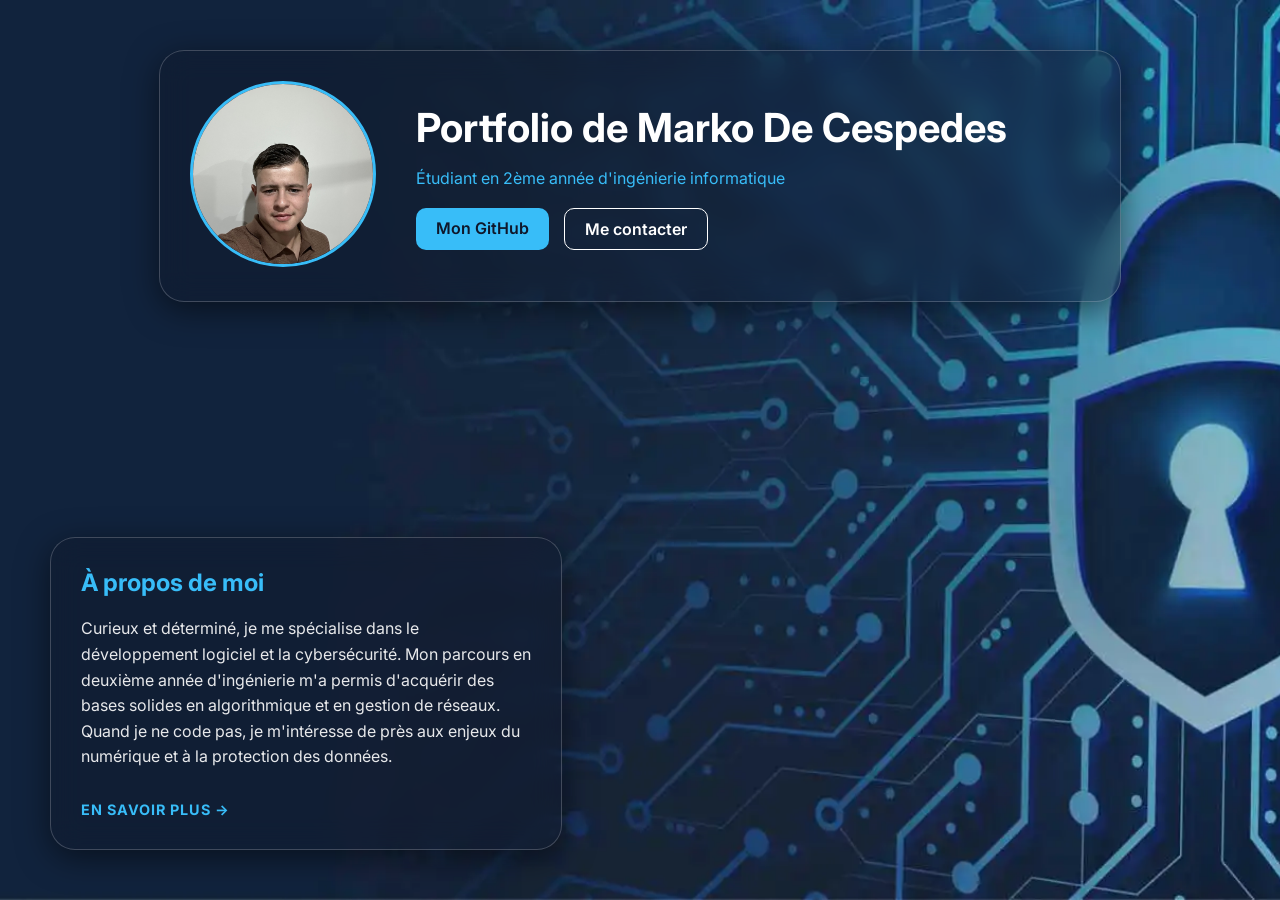
==== index.html @ b23733d5 "commencement de la page d'acceuil et la page parcours" ====
<!DOCTYPE html>
<html lang="fr">
<head>
    <meta charset="UTF-8">
    <meta name="viewport" content="width=device-width, initial-scale=1.0">
    <title>Marko | Portfolio</title>
    <link rel="stylesheet" href="CSS/style.css">
    <link href="https://fonts.googleapis.com/css2?family=Inter:wght@400;700&display=swap" rel="stylesheet">
</head>
<body>

    <div class="page-wrapper">
        <div class="glass-card profile-card">
            <div class="main-layout">
                <div class="photo-column">
                    <img src="IMAGE/IMG_2701.jpg" alt="Photo de Marko" class="profile-img">
                </div>
                <div class="text-column">
                    <h1 class="welcome-text">Portfolio de Marko De Cespedes</h1>
                    <p class="tagline">Étudiant en 2ème année d'ingénierie informatique</p>
                    <div class="links">
                        <a href="https://github.com/ushmarko-ui" target="_blank" class="btn btn-primary">Mon GitHub</a>
                        <a href="mailto:ton-email@exemple.com" class="btn btn-secondary">Me contacter</a>
                    </div>
                </div>
            </div>
        </div>

        <div class="glass-card about-card">
            <h2>À propos de moi</h2>
            <p>Curieux et déterminé, je me spécialise dans le développement logiciel et la cybersécurité. Mon parcours en deuxième année d'ingénierie m'a permis d'acquérir des bases solides en algorithmique et en gestion de réseaux. Quand je ne code pas, je m'intéresse de près aux enjeux du numérique et à la protection des données.</p>
            
            <a href="HTML/parcours.html" class="btn-more">En savoir plus →</a>
        </div>
    </div>

</body>
</html>
---- CSS/style.css ----
body {
    background-image: url('../IMAGE/Cybersecurity-strategy-services-cloud4c-webpage-1.webp');
    background-size: cover;
    background-position: center;
    background-attachment: fixed;
    background-repeat: no-repeat;
    margin: 0;
    min-height: 100vh;
    font-family: 'Inter', sans-serif;
    color: white;
}

/* Conteneur pour organiser les cartes sur la page */
.page-wrapper {
    display: flex;
    flex-direction: column;
    justify-content: space-between; /* Espace entre le haut et le bas */
    padding: 50px;
    box-sizing: border-box;
    min-height: 100vh;
}

/* Style commun pour toutes les cases transparentes */
.glass-card {
    background: rgba(15, 23, 42, 0.4);
    backdrop-filter: blur(15px);
    -webkit-backdrop-filter: blur(15px);
    border: 1px solid rgba(255, 255, 255, 0.2);
    border-radius: 25px;
    padding: 30px;
    box-shadow: 0 8px 32px 0 rgba(0, 0, 0, 0.5);
}

/* Placement spécifique pour la carte profil (centrée en haut) */
.profile-card {
    align-self: center;
    max-width: 900px;
    width: 100%;
}

/* Placement spécifique pour la carte À propos (bas gauche) */
.about-card {
    align-self: flex-start; /* Aligné à gauche */
    max-width: 450px; /* Plus petite que la principale */
    margin-top: 40px;
}

/* Typographie pour la nouvelle case */
.about-card h2 {
    color: #38bdf8;
    margin-top: 0;
    font-size: 1.5rem;
}

.about-card p {
    line-height: 1.6;
    font-size: 1rem;
    color: rgba(255, 255, 255, 0.9);
}

/* === GARDER TON LAYOUT EXISTANT === */
.main-layout {
    display: flex;
    align-items: center;
    gap: 40px;
}

.profile-img {
    width: 180px;
    height: 180px;
    border-radius: 50%;
    border: 3px solid #38bdf8;
    object-fit: cover;
}

.welcome-text { font-size: 2.5rem; margin: 0; }
.tagline { color: #38bdf8; margin-bottom: 20px; }

.links { display: flex; gap: 15px; }
.btn { text-decoration: none; padding: 10px 20px; border-radius: 10px; font-weight: 600; transition: 0.3s; }
.btn-primary { background: #38bdf8; color: #0f172a; }
.btn-secondary { border: 1px solid white; color: white; }

/* Responsive */
@media (max-width: 768px) {
    .main-layout { flex-direction: column; text-align: center; }
    .about-card { align-self: center; text-align: center; }
}

.btn-more {
    display: inline-block;
    margin-top: 15px;
    color: #38bdf8;
    text-decoration: none;
    font-weight: 700;
    font-size: 0.9rem;
    text-transform: uppercase;
    letter-spacing: 1px;
    transition: all 0.3s ease;
}

.btn-more:hover {
    color: #ffffff;
    text-shadow: 0 0 10px #38bdf8;
    transform: translateX(5px); /* Petit décalage vers la droite */
}
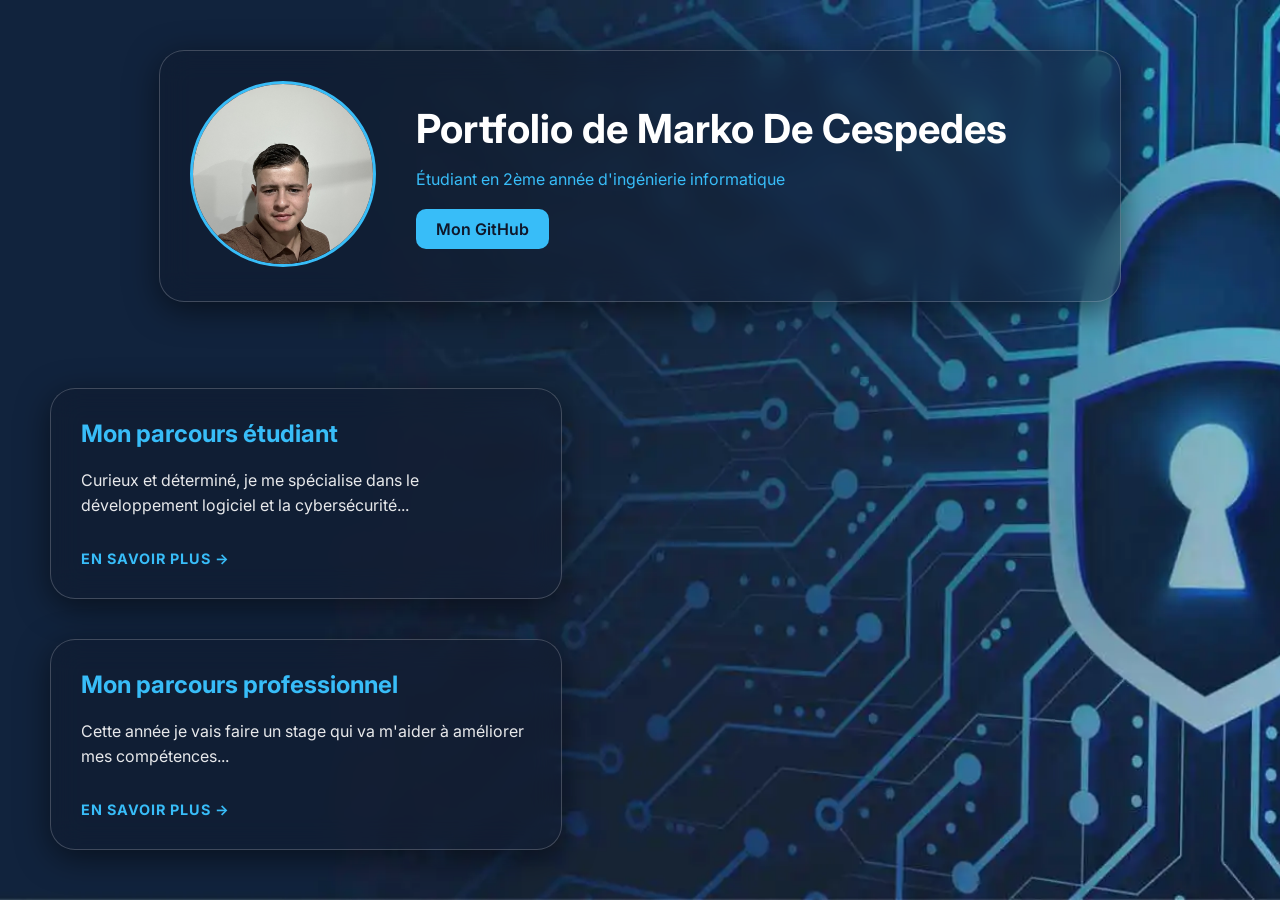
==== commit 3e551cb9: "ajout animation à l'entrée de la page d'acceuil" ====
--- a/index.html
+++ b/index.html
@@ -9,7 +9,8 @@
 </head>
 <body>
 
-    <div class="page-wrapper">
+    <div class="page-wrapper main-page">
+        
         <div class="glass-card profile-card">
             <div class="main-layout">
                 <div class="photo-column">
@@ -20,17 +21,27 @@
                     <p class="tagline">Étudiant en 2ème année d'ingénierie informatique</p>
                     <div class="links">
                         <a href="https://github.com/ushmarko-ui" target="_blank" class="btn btn-primary">Mon GitHub</a>
-                        <a href="mailto:ton-email@exemple.com" class="btn btn-secondary">Me contacter</a>
                     </div>
                 </div>
             </div>
         </div>
 
-        <div class="glass-card about-card">
-            <h2>À propos de moi</h2>
-            <p>Curieux et déterminé, je me spécialise dans le développement logiciel et la cybersécurité. Mon parcours en deuxième année d'ingénierie m'a permis d'acquérir des bases solides en algorithmique et en gestion de réseaux. Quand je ne code pas, je m'intéresse de près aux enjeux du numérique et à la protection des données.</p>
-            
-            <a href="HTML/parcours.html" class="btn-more">En savoir plus →</a>
+        <div class="cards-container">
+    
+    <div class="glass-card about-card">
+        <h2>Mon parcours étudiant</h2>
+        <p>Curieux et déterminé, je me spécialise dans le développement logiciel et la cybersécurité...</p>
+        <a href="HTML/parcours.html" class="btn-more">EN SAVOIR PLUS →</a>
+    </div>
+
+    <div class="glass-card about-card">
+        <h2>Mon parcours professionnel</h2>
+        <p>Cette année je vais faire un stage qui va m'aider à améliorer mes compétences...</p>
+        <a href="HTML/professionnel.html" class="btn-more">EN SAVOIR PLUS →</a>
+    </div>
+
+</div>
+
         </div>
     </div>
 
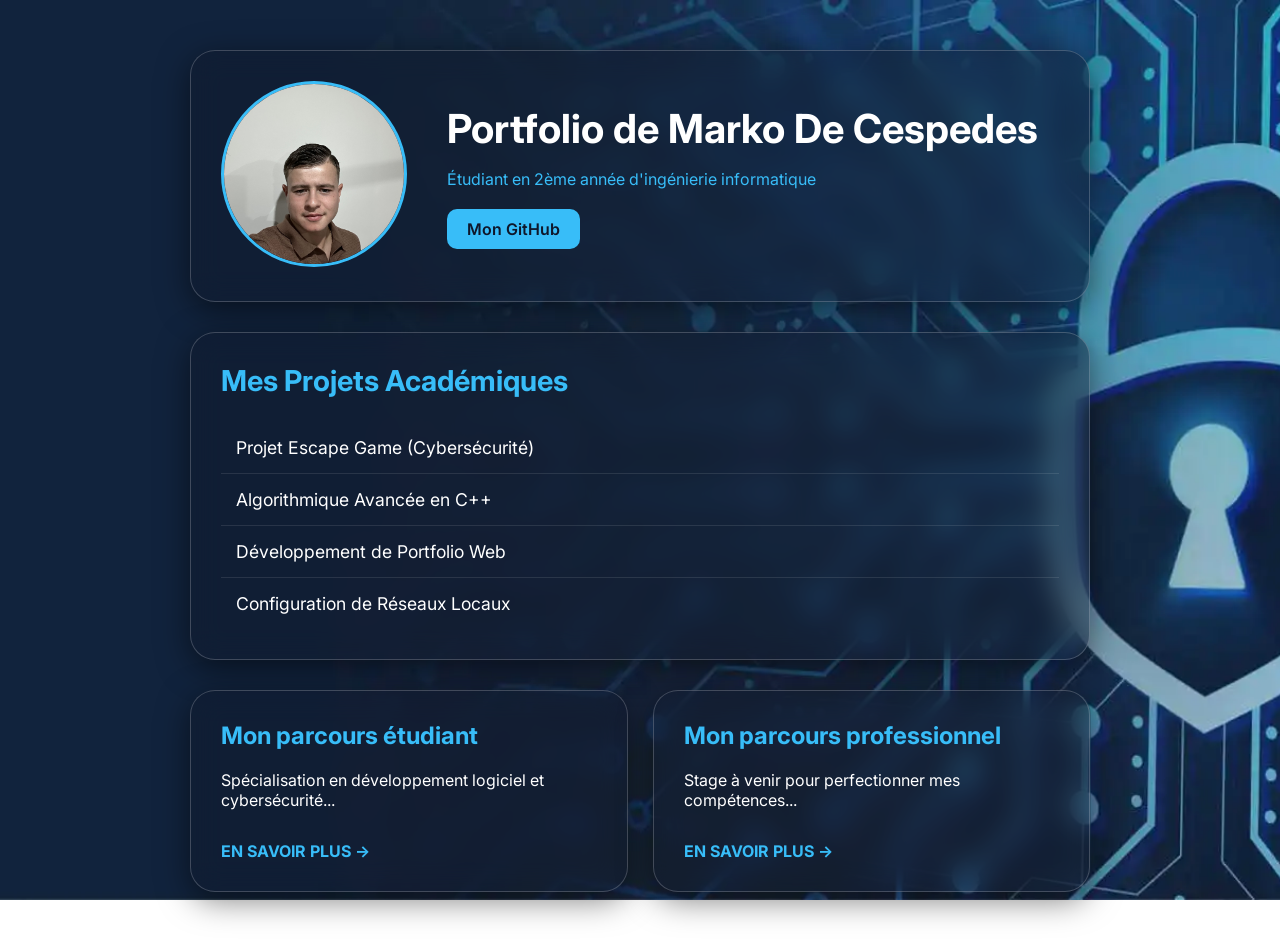
==== commit 62f7e1b9: "ajout du bloc (projets académiques)" ====
--- a/index.html
+++ b/index.html
@@ -9,7 +9,7 @@
 </head>
 <body>
 
-    <div class="page-wrapper main-page">
+    <div class="page-wrapper">
         
         <div class="glass-card profile-card">
             <div class="main-layout">
@@ -26,22 +26,28 @@
             </div>
         </div>
 
+        <div class="glass-card projects-container">
+            <h2>Mes Projets Académiques</h2>
+            <ul class="projects-list">
+                <li><a href="HTML/projet-escape.html">Projet Escape Game (Cybersécurité)</a></li>
+                <li><a href="HTML/projet-algo.html">Algorithmique Avancée en C++</a></li>
+                <li><a href="HTML/projet-web.html">Développement de Portfolio Web</a></li>
+                <li><a href="HTML/projet-reseau.html">Configuration de Réseaux Locaux</a></li>
+            </ul>
+        </div>
+
         <div class="cards-container">
-    
-    <div class="glass-card about-card">
-        <h2>Mon parcours étudiant</h2>
-        <p>Curieux et déterminé, je me spécialise dans le développement logiciel et la cybersécurité...</p>
-        <a href="HTML/parcours.html" class="btn-more">EN SAVOIR PLUS →</a>
-    </div>
-
-    <div class="glass-card about-card">
-        <h2>Mon parcours professionnel</h2>
-        <p>Cette année je vais faire un stage qui va m'aider à améliorer mes compétences...</p>
-        <a href="HTML/professionnel.html" class="btn-more">EN SAVOIR PLUS →</a>
-    </div>
-
-</div>
-
+            <div class="glass-card about-card">
+                <h2>Mon parcours étudiant</h2>
+                <p>Spécialisation en développement logiciel et cybersécurité...</p>
+                <a href="HTML/parcours.html" class="btn-more">EN SAVOIR PLUS →</a>
+            </div>
+            
+            <div class="glass-card about-card">
+                <h2>Mon parcours professionnel</h2>
+                <p>Stage à venir pour perfectionner mes compétences...</p>
+                <a href="HTML/professionnel.html" class="btn-more">EN SAVOIR PLUS →</a>
+            </div>
         </div>
     </div>
 
--- a/CSS/style.css
+++ b/CSS/style.css
@@ -10,17 +10,18 @@
     color: white;
 }
 
-/* Conteneur pour organiser les cartes sur la page */
+/* --- LE CONTENEUR QUI CENTRE TOUT --- */
 .page-wrapper {
     display: flex;
     flex-direction: column;
-    justify-content: space-between; /* Espace entre le haut et le bas */
+    align-items: center; /* CENTRE TOUT HORIZONTALEMENT */
     padding: 50px;
     box-sizing: border-box;
     min-height: 100vh;
+    gap: 30px; /* Espace régulier entre ton profil, tes projets et tes cartes */
 }
 
-/* Style commun pour toutes les cases transparentes */
+/* Style commun "Glassmorphism" */
 .glass-card {
     background: rgba(15, 23, 42, 0.4);
     backdrop-filter: blur(15px);
@@ -29,78 +30,92 @@
     border-radius: 25px;
     padding: 30px;
     box-shadow: 0 8px 32px 0 rgba(0, 0, 0, 0.5);
+    width: 100%; /* Pour que max-width fonctionne bien */
+    box-sizing: border-box;
 }
 
-/* Placement spécifique pour la carte profil (centrée en haut) */
+/* Carte profil (Haut) */
 .profile-card {
-    align-self: center;
     max-width: 900px;
-    width: 100%;
 }
 
-/* Placement spécifique pour la carte À propos (bas gauche) */
-.about-card {
-    align-self: flex-start; /* Aligné à gauche */
-    max-width: 450px; /* Plus petite que la principale */
-    margin-top: 40px;
+/* === SECTION PROJETS ACADÉMIQUES (MILIEU) === */
+.projects-container {
+    max-width: 900px; /* Même largeur que le profil pour être bien aligné */
 }
 
-/* Typographie pour la nouvelle case */
-.about-card h2 {
+.projects-container h2 {
     color: #38bdf8;
     margin-top: 0;
-    font-size: 1.5rem;
+    font-size: 1.8rem;
 }
 
-.about-card p {
-    line-height: 1.6;
-    font-size: 1rem;
-    color: rgba(255, 255, 255, 0.9);
+.projects-list {
+    list-style: none;
+    padding: 0;
+    margin: 0;
 }
 
-/* === GARDER TON LAYOUT EXISTANT === */
-.main-layout {
-    display: flex;
-    align-items: center;
-    gap: 40px;
+.projects-list li {
+    padding: 15px;
+    border-bottom: 1px solid rgba(255, 255, 255, 0.1);
+    transition: background 0.3s ease;
 }
 
+.projects-list li:last-child { border-bottom: none; }
+
+.projects-list li:hover {
+    background: rgba(56, 189, 248, 0.1);
+    border-radius: 10px;
+}
+
+.projects-list a {
+    color: white;
+    text-decoration: none;
+    font-size: 1.1rem;
+    display: block;
+}
+
+/* === LES DEUX CARTES DU BAS (CÔTE À CÔTE) === */
+.cards-container {
+    display: flex;
+    flex-direction: row;
+    gap: 25px;
+    width: 100%;
+    max-width: 900px;
+}
+
+.about-card {
+    flex: 1; /* Les deux cartes prennent la même place */
+}
+
+.about-card h2 { color: #38bdf8; margin-top: 0; }
+
+/* === ÉLÉMENTS INTERNES === */
+.main-layout { display: flex; align-items: center; gap: 40px; }
+
 .profile-img {
-    width: 180px;
-    height: 180px;
-    border-radius: 50%;
-    border: 3px solid #38bdf8;
+    width: 180px; height: 180px;
+    border-radius: 50%; border: 3px solid #38bdf8;
     object-fit: cover;
 }
 
 .welcome-text { font-size: 2.5rem; margin: 0; }
 .tagline { color: #38bdf8; margin-bottom: 20px; }
 
-.links { display: flex; gap: 15px; }
-.btn { text-decoration: none; padding: 10px 20px; border-radius: 10px; font-weight: 600; transition: 0.3s; }
+.btn { text-decoration: none; padding: 10px 20px; border-radius: 10px; font-weight: 600; transition: 0.3s; display: inline-block; }
 .btn-primary { background: #38bdf8; color: #0f172a; }
-.btn-secondary { border: 1px solid white; color: white; }
+
+.btn-more {
+    display: inline-block; margin-top: 15px; color: #38bdf8;
+    text-decoration: none; font-weight: 700; text-transform: uppercase;
+    transition: 0.3s;
+}
+
+.btn-more:hover { transform: translateX(5px); color: white; }
 
 /* Responsive */
-@media (max-width: 768px) {
-    .main-layout { flex-direction: column; text-align: center; }
-    .about-card { align-self: center; text-align: center; }
-}
-
-.btn-more {
-    display: inline-block;
-    margin-top: 15px;
-    color: #38bdf8;
-    text-decoration: none;
-    font-weight: 700;
-    font-size: 0.9rem;
-    text-transform: uppercase;
-    letter-spacing: 1px;
-    transition: all 0.3s ease;
-}
-
-.btn-more:hover {
-    color: #ffffff;
-    text-shadow: 0 0 10px #38bdf8;
-    transform: translateX(5px); /* Petit décalage vers la droite */
+@media (max-width: 850px) {
+    .main-layout, .cards-container { flex-direction: column; text-align: center; }
+    .about-card { width: 100%; }
 }
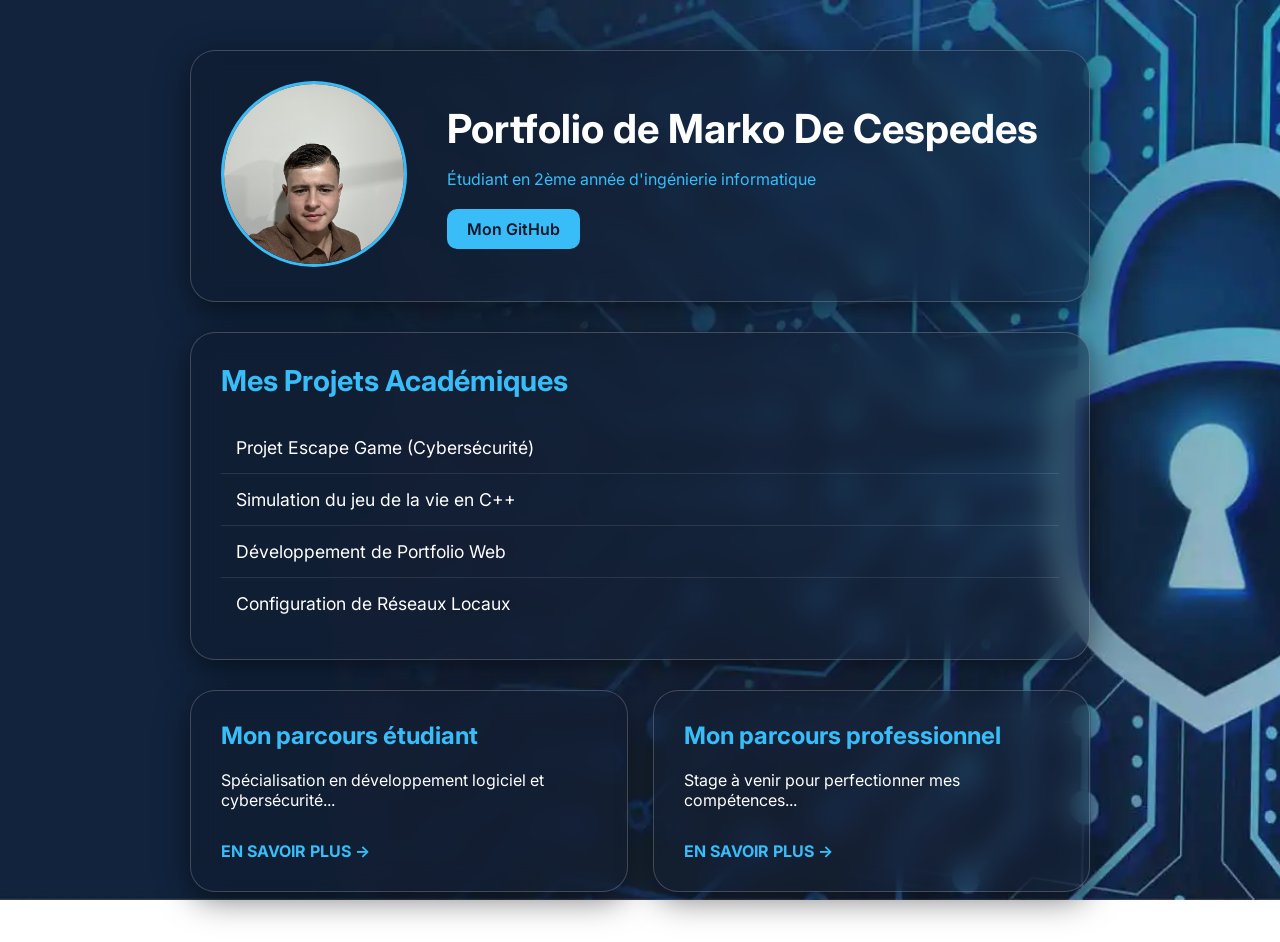
==== commit e57a26a8: "début de la page projet C++" ====
--- a/index.html
+++ b/index.html
@@ -30,7 +30,7 @@
             <h2>Mes Projets Académiques</h2>
             <ul class="projects-list">
                 <li><a href="HTML/projet-escape.html">Projet Escape Game (Cybersécurité)</a></li>
-                <li><a href="HTML/projet-algo.html">Algorithmique Avancée en C++</a></li>
+                <li><a href="HTML/projet-algo.html">Simulation du jeu de la vie en C++</a></li>
                 <li><a href="HTML/projet-web.html">Développement de Portfolio Web</a></li>
                 <li><a href="HTML/projet-reseau.html">Configuration de Réseaux Locaux</a></li>
             </ul>
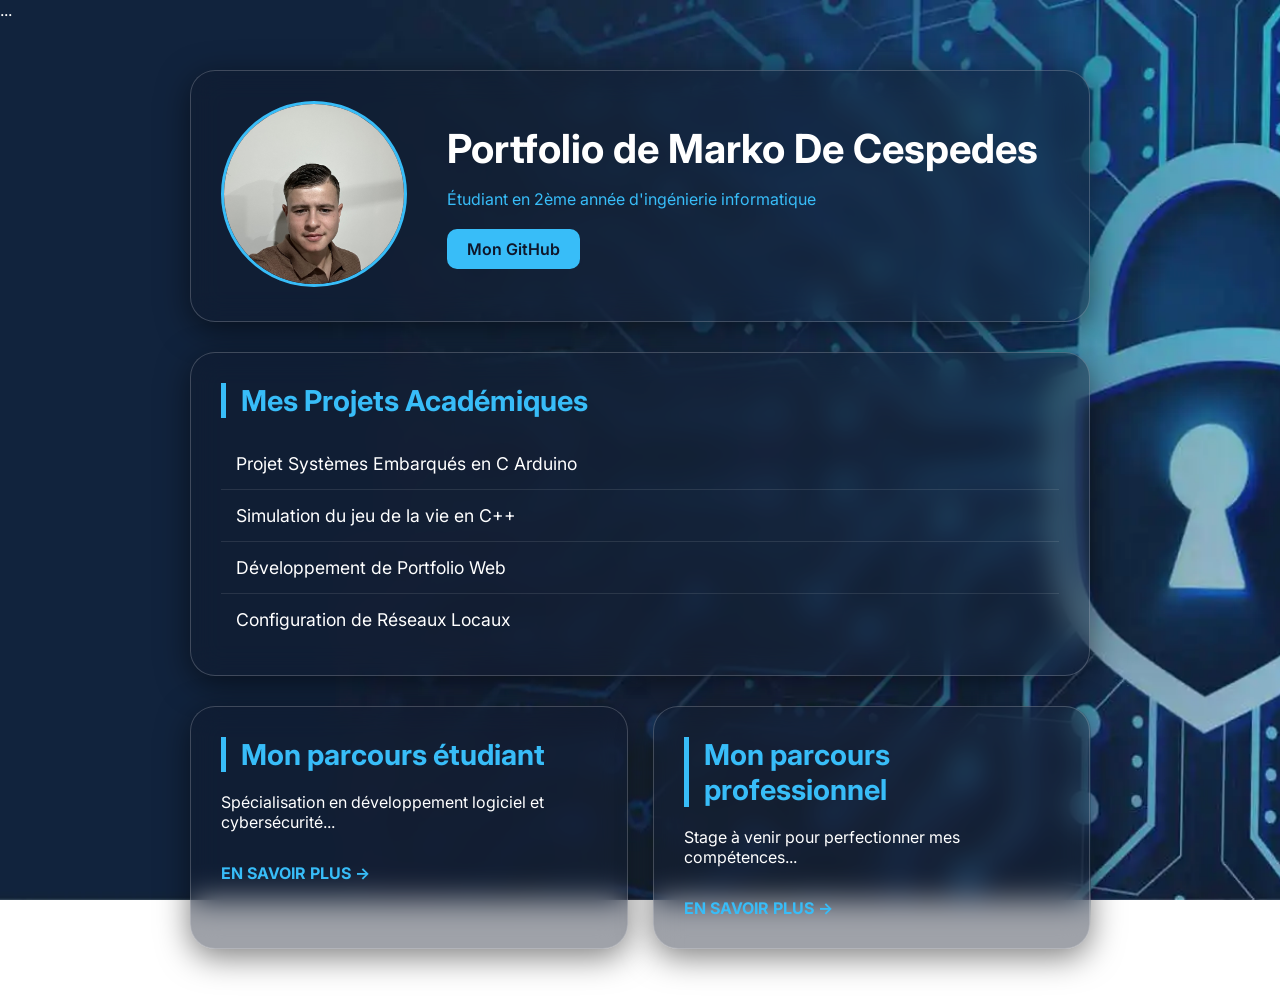
==== commit b727918c: "adaptation du site pour format mobile" ====
--- a/index.html
+++ b/index.html
@@ -2,6 +2,17 @@
 <html lang="fr">
 <head>
     <meta charset="UTF-8">
+    <!DOCTYPE html>
+<html lang="fr">
+<head>
+    <meta charset="UTF-8">
+    <meta name="viewport" content="width=device-width, initial-scale=1.0">
+    
+    <title>Projet Réseau | Marko</title>
+    <link rel="stylesheet" href="../CSS/projet-reseau.css">
+</head>
+<body>
+...
     <meta name="viewport" content="width=device-width, initial-scale=1.0">
     <title>Marko | Portfolio</title>
     <link rel="stylesheet" href="CSS/style.css">
@@ -29,7 +40,7 @@
         <div class="glass-card projects-container">
             <h2>Mes Projets Académiques</h2>
             <ul class="projects-list">
-                <li><a href="HTML/projet-escape.html">Projet Escape Game (Cybersécurité)</a></li>
+                <li><a href="HTML/projet-systeme.html">Projet Systèmes Embarqués en C Arduino</a></li>
                 <li><a href="HTML/projet-algo.html">Simulation du jeu de la vie en C++</a></li>
                 <li><a href="HTML/projet-web.html">Développement de Portfolio Web</a></li>
                 <li><a href="HTML/projet-reseau.html">Configuration de Réseaux Locaux</a></li>
--- a/CSS/projet-reseau.css
+++ b/CSS/projet-reseau.css
@@ -0,0 +1,77 @@
+/* --- STYLE RÉSEAU --- */
+body {
+    background-image: url('../IMAGE/Cybersecurity-strategy-services-cloud4c-webpage-1.webp');
+    background-size: cover;
+    background-position: center;
+    background-attachment: fixed;
+    margin: 0;
+    font-family: 'Inter', sans-serif;
+    color: white;
+}
+
+.page-wrapper {
+    max-width: 1100px;
+    margin: 0 auto;
+    padding: 40px 20px;
+    display: flex;
+    flex-direction: column;
+    gap: 30px;
+}
+
+.glass-card {
+    background: rgba(15, 23, 42, 0.65);
+    backdrop-filter: blur(15px);
+    border: 1px solid rgba(255, 255, 255, 0.1);
+    border-radius: 20px;
+    padding: 35px;
+}
+
+h1 { font-size: 3rem; text-align: center; margin: 0; color: #fff; }
+h2 { color: #38bdf8; font-size: 1.8rem; margin-bottom: 20px; border-left: 5px solid #38bdf8; padding-left: 15px; }
+.subtitle { text-align: center; color: #38bdf8; font-weight: bold; margin-bottom: 30px; }
+
+/* Grille de stats technique */
+.stats-grid {
+    display: grid;
+    grid-template-columns: repeat(auto-fit, minmax(200px, 1fr));
+    gap: 15px;
+    margin-top: 20px;
+}
+
+.stat-item {
+    background: rgba(56, 189, 248, 0.1);
+    border: 1px solid rgba(56, 189, 248, 0.3);
+    padding: 15px;
+    border-radius: 10px;
+    text-align: center;
+    font-size: 0.9rem;
+}
+
+.intro-box { font-style: italic; border-bottom: 1px solid rgba(255,255,255,0.1); padding-bottom: 20px; }
+
+/* Images */
+.img-full { width: 100%; border-radius: 15px; margin-top: 20px; box-shadow: 0 10px 30px rgba(0,0,0,0.5); }
+.img-responsive { width: 100%; border-radius: 10px; }
+.split-content { display: flex; gap: 40px; align-items: center; }
+
+/* Code */
+.code-block {
+    background: #011627;
+    color: #d6deeb;
+    padding: 20px;
+    border-radius: 12px;
+    border-left: 4px solid #38bdf8;
+    font-family: 'Courier New', monospace;
+    font-size: 0.9rem;
+}
+
+.alert-box {
+    background: rgba(34, 197, 94, 0.1);
+    border: 1px solid #22c55e;
+    padding: 15px;
+    border-radius: 10px;
+    margin-top: 20px;
+    color: #4ade80;
+}
+
+.btn-back { color: #38bdf8; text-decoration: none; font-weight: bold; }
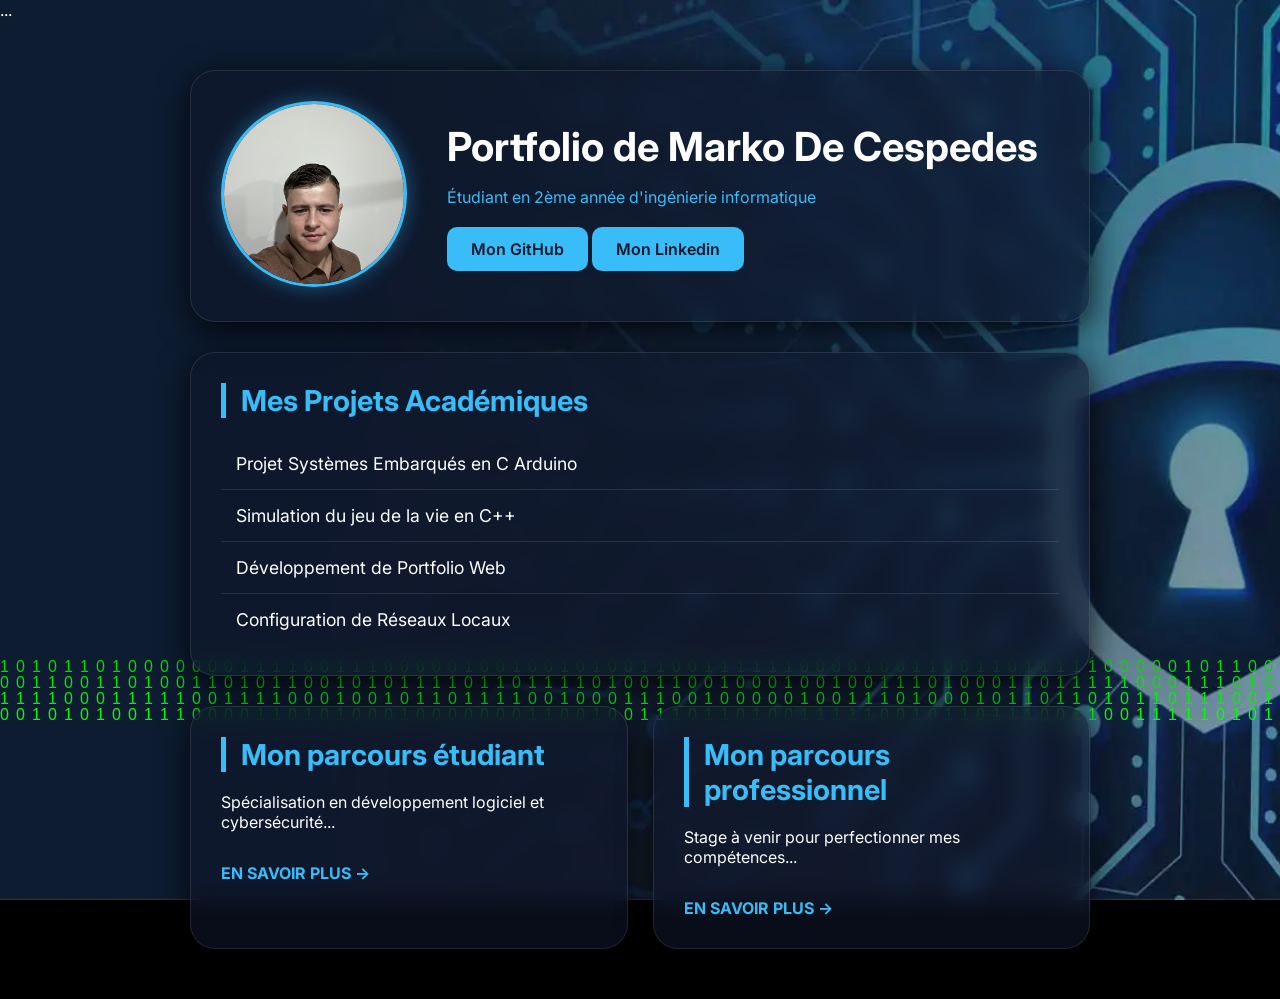
==== commit 09570b63: "ajout du fond animé" ====
--- a/index.html
+++ b/index.html
@@ -19,7 +19,7 @@
     <link href="https://fonts.googleapis.com/css2?family=Inter:wght@400;700&display=swap" rel="stylesheet">
 </head>
 <body>
-
+    <canvas id="matrixCanvas"></canvas>
     <div class="page-wrapper">
         
         <div class="glass-card profile-card">
@@ -32,6 +32,7 @@
                     <p class="tagline">Étudiant en 2ème année d'ingénierie informatique</p>
                     <div class="links">
                         <a href="https://github.com/ushmarko-ui" target="_blank" class="btn btn-primary">Mon GitHub</a>
+                         <a href="https://www.linkedin.com/in/marko-de-cespedes-139695360/" target="_blank" class="btn btn-primary">Mon Linkedin</a>
                     </div>
                 </div>
             </div>
@@ -63,4 +64,66 @@
     </div>
 
 </body>
+</html>
+</div> <script>
+        const canvas = document.getElementById('matrixCanvas');
+        const ctx = canvas.getContext('2d');
+
+        // On ajuste la taille du canvas à celle de la fenêtre
+        canvas.height = window.innerHeight;
+        canvas.width = window.innerWidth;
+
+        // Les caractères à utiliser (tu peux ajouter des Katakana si tu veux le vrai style Matrix)
+        const characters = '01'; 
+        const fontSize = 16;
+        const columns = canvas.width / fontSize; // Nombre de colonnes de pluie
+
+        // Un tableau pour gérer la position 'y' de chaque colonne
+        const drops = [];
+        // On initialise chaque colonne en haut de l'écran
+        for (let x = 0; x < columns; x++) {
+            drops[x] = 1;
+        }
+
+        // La fonction qui dessine la pluie
+        function draw() {
+            // Fond noir très transparent pour créer l'effet de traînée
+            ctx.fillStyle = 'rgba(0, 0, 0, 0.05)';
+            ctx.fillRect(0, 0, canvas.width, canvas.height);
+
+            // Couleur verte fluo pour les chiffres (style image_6.png)
+            ctx.fillStyle = '#0F0'; 
+            ctx.font = fontSize + 'px arial';
+
+            // On boucle sur chaque colonne
+            for (let i = 0; i < drops.length; i++) {
+                // On choisit un caractère au hasard (0 ou 1)
+                const text = characters.charAt(Math.floor(Math.random() * characters.length));
+                
+                // On le dessine à sa position (x, y)
+                // x = indice de colonne * taille police
+                // y = valeur de la drop * taille police
+                ctx.fillText(text, i * fontSize, drops[i] * fontSize);
+
+                // Si la goutte arrive en bas de l'écran, on la remet en haut aléatoirement
+                if (drops[i] * fontSize > canvas.height && Math.random() > 0.975) {
+                    drops[i] = 0;
+                }
+
+                // On fait descendre la goutte
+                drops[i]++;
+            }
+        }
+
+        // On lance l'animation (toutes les 33 millisecondes = ~30 FPS)
+        setInterval(draw, 33);
+
+        // Gestion du redimensionnement de la fenêtre
+        window.addEventListener('resize', () => {
+            canvas.height = window.innerHeight;
+            canvas.width = window.innerWidth;
+            // Optionnel : recalculer les colonnes ici
+        });
+    </script>
+</body>
 </html>
--- a/CSS/style.css
+++ b/CSS/style.css
@@ -1,50 +1,58 @@
+/* --- RESET ET FOND ANIMÉ --- */
 body {
-    background-image: url('../IMAGE/Cybersecurity-strategy-services-cloud4c-webpage-1.webp');
-    background-size: cover;
-    background-position: center;
-    background-attachment: fixed;
-    background-repeat: no-repeat;
     margin: 0;
+    padding: 0;
+    background-color: #000; /* Fond noir obligatoire pour Matrix */
     min-height: 100vh;
     font-family: 'Inter', sans-serif;
     color: white;
+    overflow-x: hidden;
+}
+
+/* Le Canvas Matrix qui prend tout l'écran en arrière-plan */
+#matrixCanvas {
+    position: fixed;
+    top: 0;
+    left: 0;
+    width: 100vw;
+    height: 100vh;
+    z-index: -1; /* Derrière tout le contenu */
 }
 
 /* --- LE CONTENEUR QUI CENTRE TOUT --- */
 .page-wrapper {
     display: flex;
     flex-direction: column;
-    align-items: center; /* CENTRE TOUT HORIZONTALEMENT */
+    align-items: center; 
     padding: 50px;
     box-sizing: border-box;
     min-height: 100vh;
-    gap: 30px; /* Espace régulier entre ton profil, tes projets et tes cartes */
+    gap: 30px;
+    position: relative;
+    z-index: 1; /* Devant le canvas */
+    background: transparent;
 }
 
-/* Style commun "Glassmorphism" */
+/* Style commun "Glassmorphism" (Cartes translucides) */
 .glass-card {
-    background: rgba(15, 23, 42, 0.4);
-    backdrop-filter: blur(15px);
-    -webkit-backdrop-filter: blur(15px);
-    border: 1px solid rgba(255, 255, 255, 0.2);
+    background: rgba(15, 23, 42, 0.6); /* Un peu plus sombre pour mieux voir le vert */
+    backdrop-filter: blur(12px);
+    -webkit-backdrop-filter: blur(12px);
+    border: 1px solid rgba(255, 255, 255, 0.1);
     border-radius: 25px;
     padding: 30px;
-    box-shadow: 0 8px 32px 0 rgba(0, 0, 0, 0.5);
-    width: 100%; /* Pour que max-width fonctionne bien */
+    box-shadow: 0 8px 32px 0 rgba(0, 0, 0, 0.8);
+    width: 100%;
     box-sizing: border-box;
 }
 
-/* Carte profil (Haut) */
-.profile-card {
+/* --- SECTIONS --- */
+.profile-card, .projects-container, .cards-container {
     max-width: 900px;
+    width: 100%;
 }
 
-/* === SECTION PROJETS ACADÉMIQUES (MILIEU) === */
-.projects-container {
-    max-width: 900px; /* Même largeur que le profil pour être bien aligné */
-}
-
-.projects-container h2 {
+.projects-container h2, .about-card h2 {
     color: #38bdf8;
     margin-top: 0;
     font-size: 1.8rem;
@@ -76,46 +84,74 @@
     display: block;
 }
 
-/* === LES DEUX CARTES DU BAS (CÔTE À CÔTE) === */
+/* --- DISPOSITION CARTES DU BAS --- */
 .cards-container {
     display: flex;
     flex-direction: row;
     gap: 25px;
-    width: 100%;
-    max-width: 900px;
 }
 
 .about-card {
-    flex: 1; /* Les deux cartes prennent la même place */
+    flex: 1;
 }
 
-.about-card h2 { color: #38bdf8; margin-top: 0; }
-
-/* === ÉLÉMENTS INTERNES === */
-.main-layout { display: flex; align-items: center; gap: 40px; }
+/* --- ÉLÉMENTS INTERNES --- */
+.main-layout { 
+    display: flex; 
+    align-items: center; 
+    gap: 40px; 
+}
 
 .profile-img {
-    width: 180px; height: 180px;
-    border-radius: 50%; border: 3px solid #38bdf8;
+    width: 180px; 
+    height: 180px;
+    border-radius: 50%; 
+    border: 3px solid #38bdf8;
     object-fit: cover;
+    box-shadow: 0 0 20px rgba(56, 189, 248, 0.4);
 }
 
 .welcome-text { font-size: 2.5rem; margin: 0; }
 .tagline { color: #38bdf8; margin-bottom: 20px; }
 
-.btn { text-decoration: none; padding: 10px 20px; border-radius: 10px; font-weight: 600; transition: 0.3s; display: inline-block; }
-.btn-primary { background: #38bdf8; color: #0f172a; }
+/* BOUTONS */
+.btn { 
+    text-decoration: none; 
+    padding: 12px 24px; 
+    border-radius: 10px; 
+    font-weight: 600; 
+    transition: 0.3s; 
+    display: inline-block; 
+}
+
+.btn-primary { 
+    background: #38bdf8; 
+    color: #0f172a; 
+}
+
+.btn-primary:hover {
+    box-shadow: 0 0 15px #38bdf8;
+    transform: scale(1.05);
+}
 
 .btn-more {
-    display: inline-block; margin-top: 15px; color: #38bdf8;
-    text-decoration: none; font-weight: 700; text-transform: uppercase;
+    display: inline-block; 
+    margin-top: 15px; 
+    color: #38bdf8;
+    text-decoration: none; 
+    font-weight: 700; 
+    text-transform: uppercase;
     transition: 0.3s;
 }
 
 .btn-more:hover { transform: translateX(5px); color: white; }
 
-/* Responsive */
+/* --- RESPONSIVE --- */
 @media (max-width: 850px) {
-    .main-layout, .cards-container { flex-direction: column; text-align: center; }
-    .about-card { width: 100%; }
+    .main-layout, .cards-container { 
+        flex-direction: column; 
+        text-align: center; 
+    }
+    .page-wrapper { padding: 20px; }
+    .welcome-text { font-size: 1.8rem; }
 }
